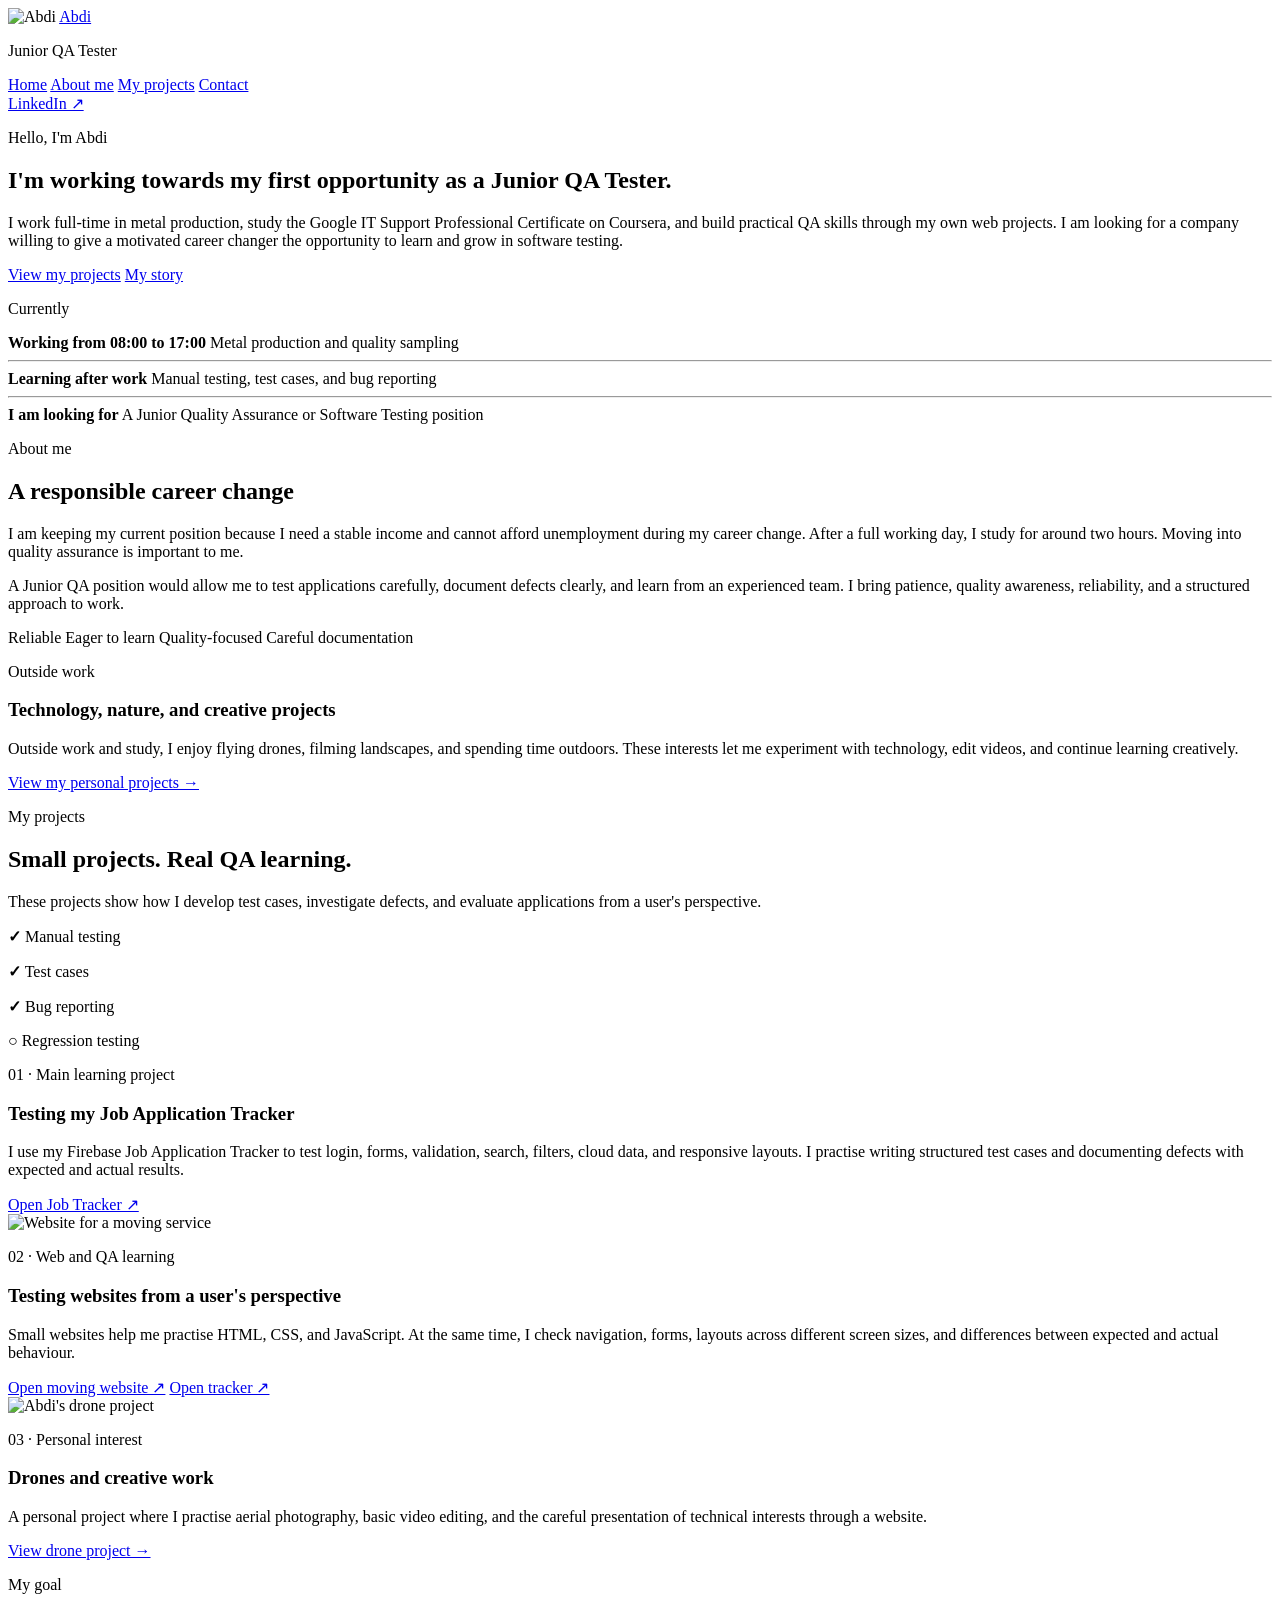
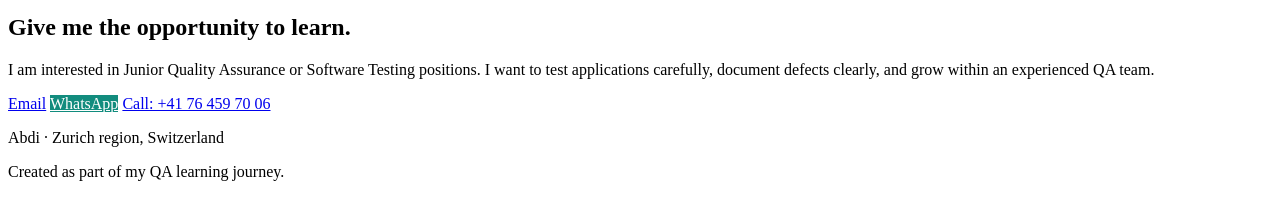
==== index.html @ 677161cc "Add English Junior QA portfolio" ====
<!doctype html>
<html lang="en">
<head>
  <meta charset="utf-8">
  <meta name="viewport" content="width=device-width, initial-scale=1">
  <meta name="description" content="Abdi's Junior Quality Assurance and Software Testing learning portfolio.">
  <title>Abdi | Junior QA Portfolio</title>
  <link rel="stylesheet" href="styles.css">
</head>
<body>
  <aside class="sidebar">
    <img class="profile-photo" src="https://raw.githubusercontent.com/abditechh/iPortfolio-Abdi-s/main/img.png" alt="Abdi">
    <a class="logo" href="#home">Abdi</a>
    <p class="sidebar-role">Junior QA Tester</p>
    <nav aria-label="Main navigation">
      <a href="#home">Home</a>
      <a href="#about">About me</a>
      <a href="#projects">My projects</a>
      <a href="#contact">Contact</a>
    </nav>
    <a class="linkedin" href="https://www.linkedin.com/in/abdi-abdirashid-09aa81294/" target="_blank" rel="noreferrer">LinkedIn ↗</a>
  </aside>

  <main>
    <section class="hero" id="home">
      <div class="hero-content">
        <p class="kicker">Hello, I'm Abdi</p>
        <h1>I'm working towards my first opportunity as a Junior QA Tester.</h1>
        <p class="hero-text">
          I work full-time in metal production, study the Google IT Support Professional
          Certificate on Coursera, and build practical QA skills through my own web projects.
          I am looking for a company willing to give a motivated career changer the opportunity
          to learn and grow in software testing.
        </p>
        <div class="buttons">
          <a class="button primary" href="#projects">View my projects</a>
          <a class="button quiet" href="#about">My story</a>
        </div>
      </div>
      <div class="hero-card">
        <p class="small-label">Currently</p>
        <strong>Working from 08:00 to 17:00</strong>
        <span>Metal production and quality sampling</span>
        <hr>
        <strong>Learning after work</strong>
        <span>Manual testing, test cases, and bug reporting</span>
        <hr>
        <strong>I am looking for</strong>
        <span>A Junior Quality Assurance or Software Testing position</span>
      </div>
    </section>

    <section class="about section" id="about">
      <div class="section-title">
        <p class="kicker">About me</p>
        <h2>A responsible career change</h2>
      </div>
      <div class="about-copy">
        <p>
          I am keeping my current position because I need a stable income and cannot afford
          unemployment during my career change. After a full working day, I study for around
          two hours. Moving into quality assurance is important to me.
        </p>
        <p>
          A Junior QA position would allow me to test applications carefully, document defects
          clearly, and learn from an experienced team. I bring patience, quality awareness,
          reliability, and a structured approach to work.
        </p>
      </div>
      <div class="strengths" aria-label="My strengths">
        <span>Reliable</span>
        <span>Eager to learn</span>
        <span>Quality-focused</span>
        <span>Careful documentation</span>
      </div>
      <div class="personal-note">
        <div>
          <p class="kicker">Outside work</p>
          <h3>Technology, nature, and creative projects</h3>
        </div>
        <div>
          <p>
            Outside work and study, I enjoy flying drones, filming landscapes, and spending
            time outdoors. These interests let me experiment with technology, edit videos,
            and continue learning creatively.
          </p>
          <a class="button quiet" href="https://abditechh.github.io/career-change-portfolio-de/creative-projects.html" target="_blank" rel="noreferrer">View my personal projects →</a>
        </div>
      </div>
    </section>

    <section class="projects section" id="projects">
      <div class="section-title">
        <p class="kicker">My projects</p>
        <h2>Small projects. Real QA learning.</h2>
        <p>These projects show how I develop test cases, investigate defects, and evaluate applications from a user's perspective.</p>
      </div>

      <article class="project-card qa-card">
        <div class="project-visual checklist" aria-hidden="true">
          <div class="check-top"><span></span><span></span><span></span></div>
          <p><b>✓</b> Manual testing</p>
          <p><b>✓</b> Test cases</p>
          <p><b>✓</b> Bug reporting</p>
          <p><b>○</b> Regression testing</p>
        </div>
        <div class="project-copy">
          <p class="project-number">01 · Main learning project</p>
          <h3>Testing my Job Application Tracker</h3>
          <p>
            I use my Firebase Job Application Tracker to test login, forms, validation,
            search, filters, cloud data, and responsive layouts. I practise writing structured
            test cases and documenting defects with expected and actual results.
          </p>
          <a href="https://abditechh.github.io/job-application-tracker/" target="_blank" rel="noreferrer">Open Job Tracker ↗</a>
        </div>
      </article>

      <article class="project-card reverse">
        <img class="project-visual" src="https://raw.githubusercontent.com/abditechh/career-change-portfolio/main/assets/web-project.jpg" alt="Website for a moving service">
        <div class="project-copy">
          <p class="project-number">02 · Web and QA learning</p>
          <h3>Testing websites from a user's perspective</h3>
          <p>
            Small websites help me practise HTML, CSS, and JavaScript. At the same time,
            I check navigation, forms, layouts across different screen sizes, and differences
            between expected and actual behaviour.
          </p>
          <div class="project-links">
            <a href="https://abditechh.github.io/moving-van/" target="_blank" rel="noreferrer">Open moving website ↗</a>
            <a href="https://abditechh.github.io/job-application-tracker/" target="_blank" rel="noreferrer">Open tracker ↗</a>
          </div>
        </div>
      </article>

      <article class="project-card">
        <img class="project-visual" src="https://raw.githubusercontent.com/abditechh/career-change-portfolio/main/assets/drone-project.jpg" alt="Abdi's drone project">
        <div class="project-copy">
          <p class="project-number">03 · Personal interest</p>
          <h3>Drones and creative work</h3>
          <p>
            A personal project where I practise aerial photography, basic video editing,
            and the careful presentation of technical interests through a website.
          </p>
          <a href="https://abditechh.github.io/career-change-portfolio-de/creative-projects.html" target="_blank" rel="noreferrer">View drone project →</a>
        </div>
      </article>
    </section>

    <section class="contact section" id="contact">
      <p class="kicker">My goal</p>
      <h2>Give me the opportunity to learn.</h2>
      <p>
        I am interested in Junior Quality Assurance or Software Testing positions. I want
        to test applications carefully, document defects clearly, and grow within an experienced QA team.
      </p>
      <div class="buttons" style="justify-content:center">
        <a class="button primary" href="mailto:abdi.abdirashid@hotmail.com?subject=Contact%20about%20your%20Junior%20QA%20portfolio&amp;body=Hello%20Abdi%2C%0A%0AI%20viewed%20your%20Junior%20QA%20portfolio%20and%20would%20like%20to%20contact%20you.%0A%0AKind%20regards%2C">Email</a>
        <a class="button" style="border-color:#128c7e;color:#fff;background:#128c7e" href="https://wa.me/41764597006?text=Hello%20Abdi%2C%20I%20viewed%20your%20Junior%20QA%20portfolio%20and%20would%20like%20to%20contact%20you." target="_blank" rel="noreferrer">WhatsApp</a>
        <a class="button quiet" href="tel:+41764597006">Call: +41 76 459 70 06</a>
      </div>
    </section>

    <footer>
      <p>Abdi · Zurich region, Switzerland</p>
      <p>Created as part of my QA learning journey.</p>
    </footer>
  </main>
</body>
</html>
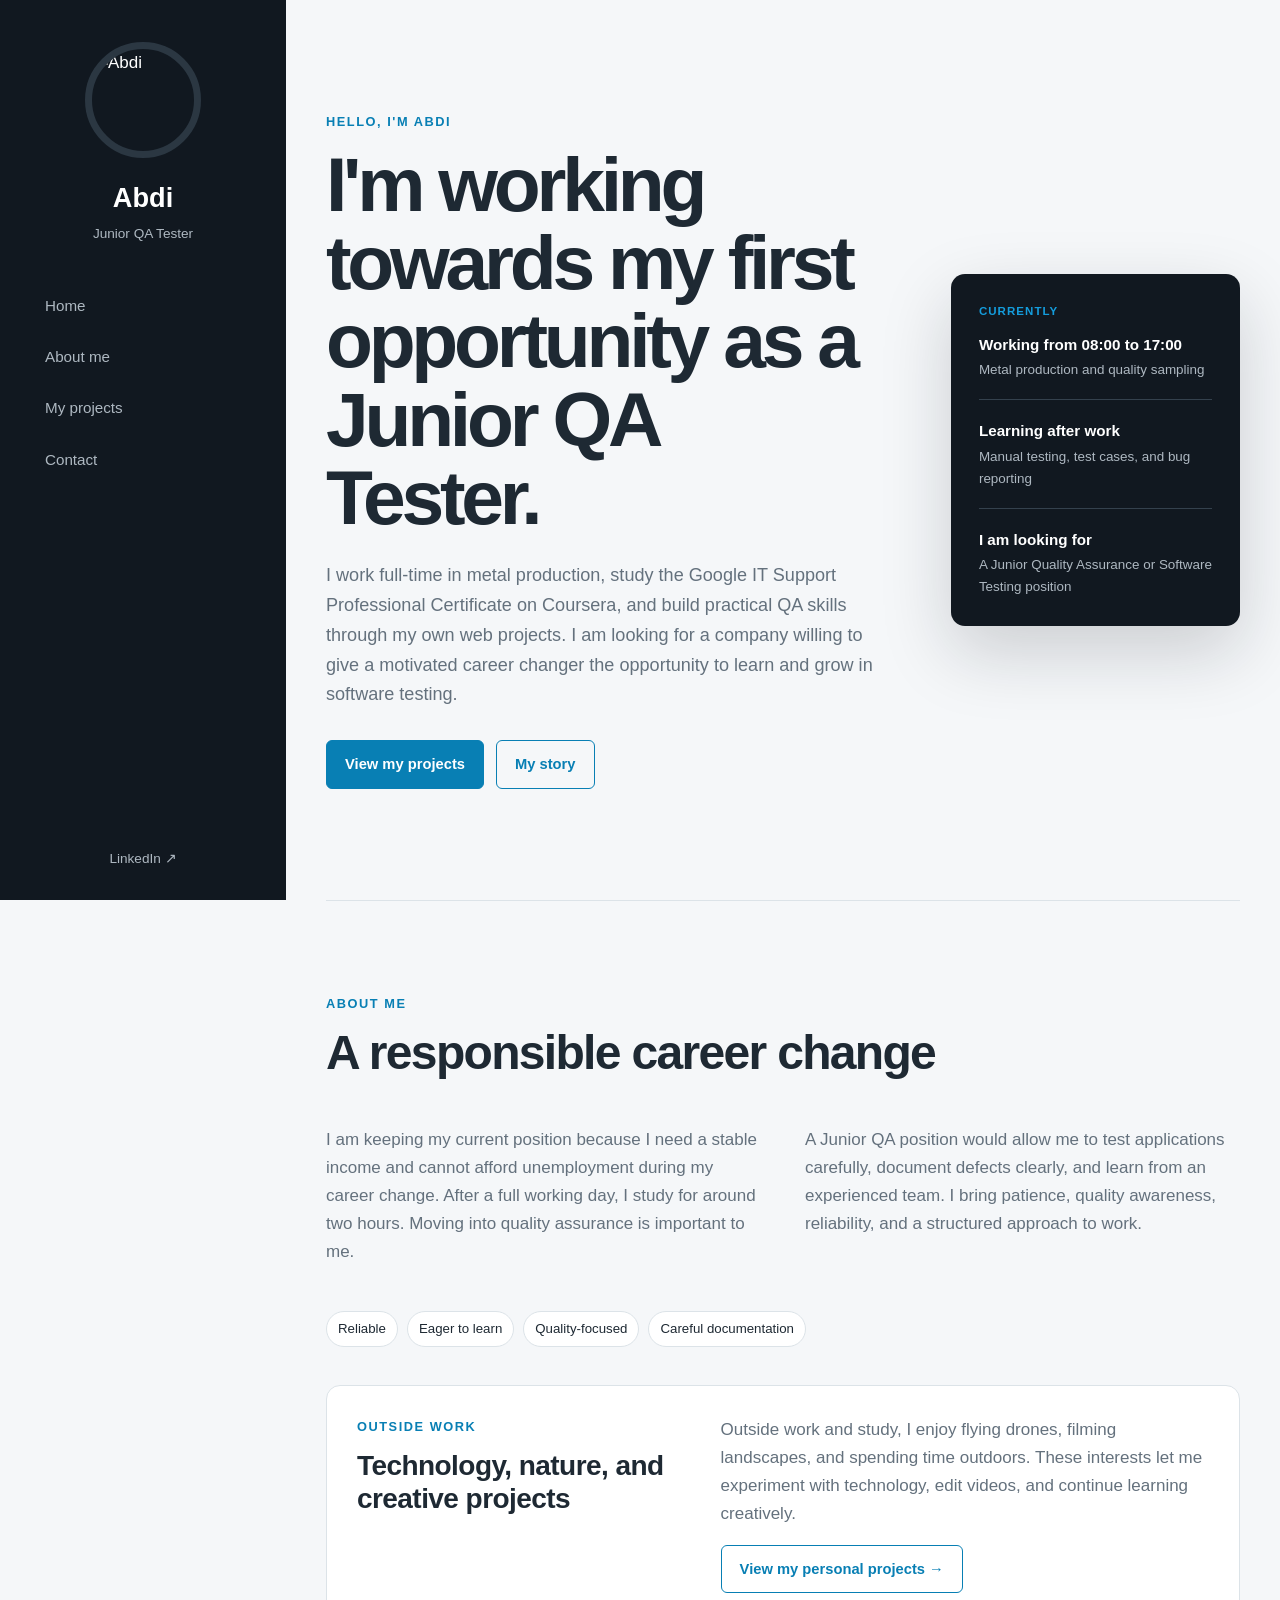
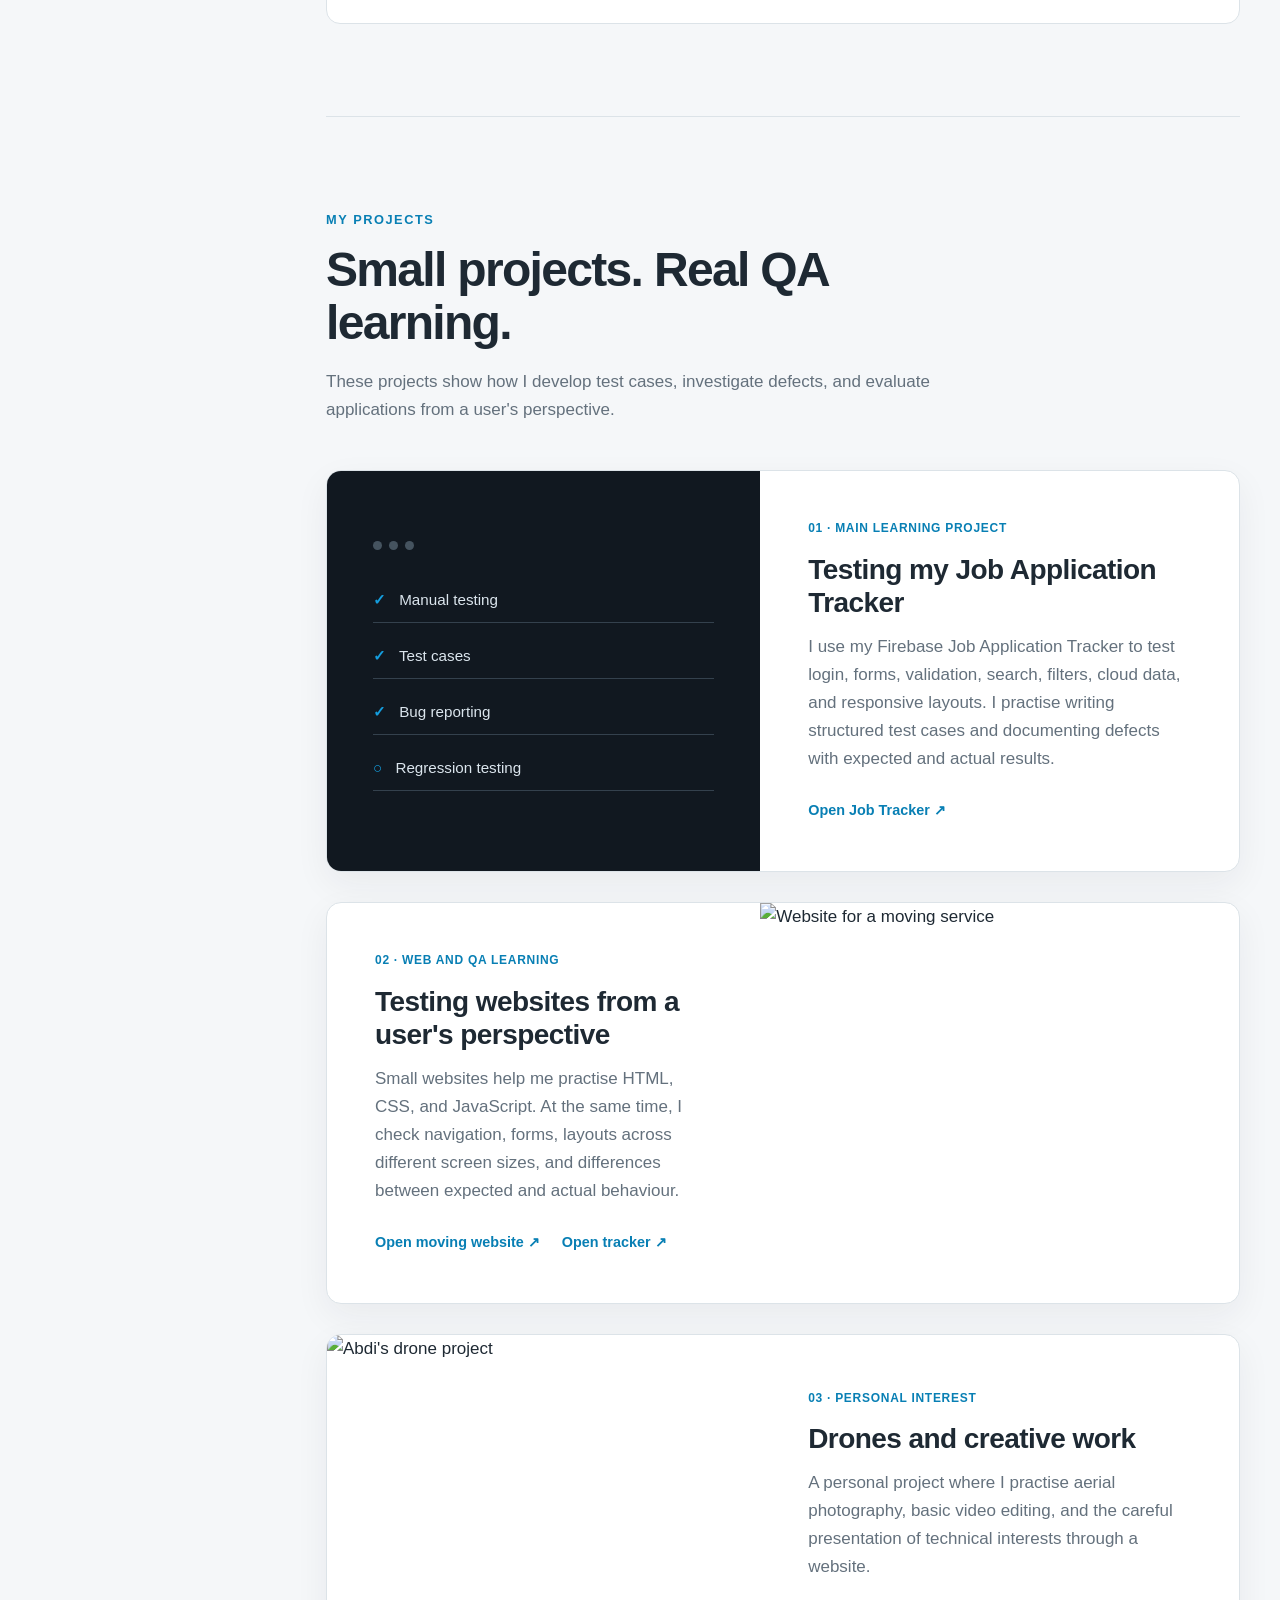
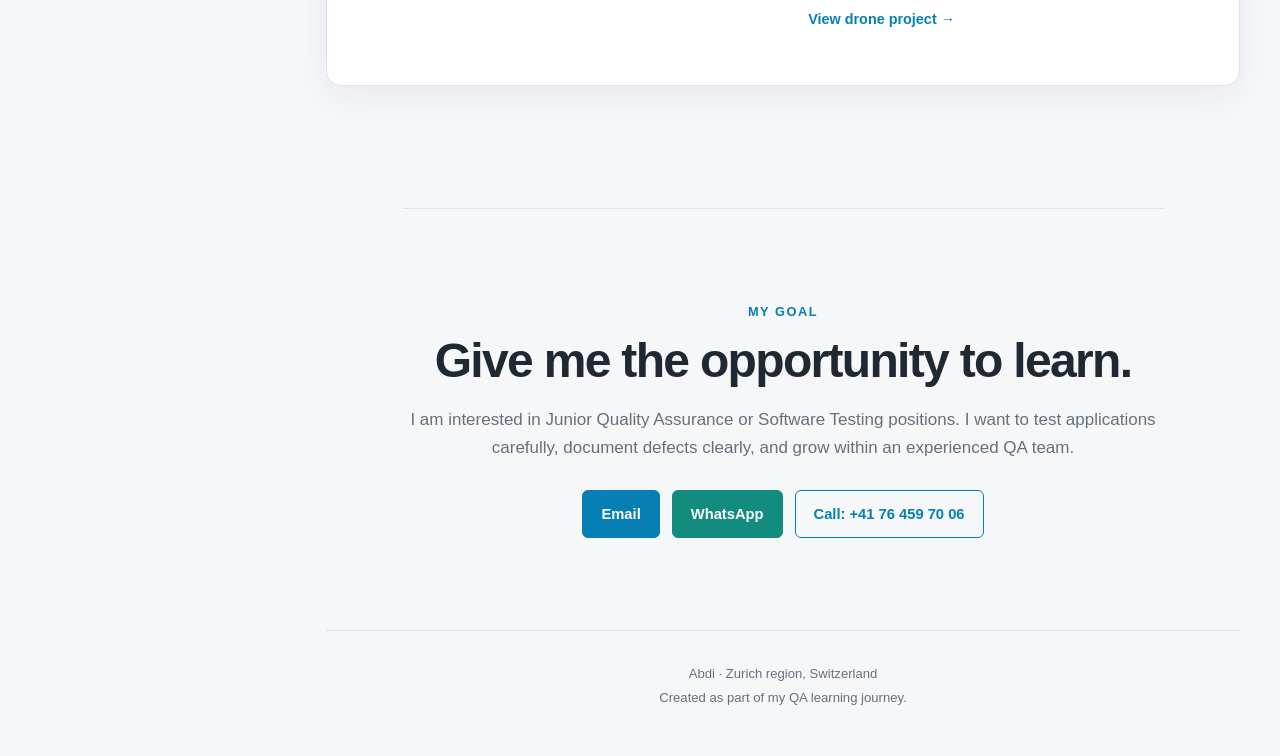
==== commit a3aecf22: "Force browsers to load repaired portfolio styling" ====
--- a/index.html
+++ b/index.html
@@ -5,7 +5,7 @@
   <meta name="viewport" content="width=device-width, initial-scale=1">
   <meta name="description" content="Abdi's Junior Quality Assurance and Software Testing learning portfolio.">
   <title>Abdi | Junior QA Portfolio</title>
-  <link rel="stylesheet" href="styles.css">
+  <link rel="stylesheet" href="styles.css?v=3">
 </head>
 <body>
   <aside class="sidebar">
--- a/styles.css
+++ b/styles.css
@@ -0,0 +1,337 @@
+:root {
+  --dark: #111820;
+  --dark-soft: #1b2631;
+  --paper: #ffffff;
+  --background: #f5f7f9;
+  --ink: #1e2933;
+  --muted: #64717d;
+  --blue: #149ddd;
+  --blue-dark: #087fb4;
+  --line: #dce3e8;
+  --sidebar: 286px;
+}
+
+* { box-sizing: border-box; }
+html { scroll-behavior: smooth; }
+
+body {
+  margin: 0;
+  color: var(--ink);
+  background: var(--background);
+  font-family: Arial, Helvetica, sans-serif;
+  font-size: 17px;
+  line-height: 1.65;
+}
+
+a { color: inherit; }
+
+.sidebar {
+  position: fixed;
+  inset: 0 auto 0 0;
+  z-index: 10;
+  width: var(--sidebar);
+  padding: 42px 32px 30px;
+  display: flex;
+  flex-direction: column;
+  align-items: center;
+  color: #fff;
+  background: var(--dark);
+}
+
+.profile-photo {
+  width: 116px;
+  height: 116px;
+  border: 7px solid #2b3742;
+  border-radius: 50%;
+  object-fit: cover;
+}
+
+.logo {
+  margin-top: 18px;
+  font-size: 1.7rem;
+  font-weight: 800;
+  text-decoration: none;
+}
+
+.sidebar-role {
+  margin: 2px 0 38px;
+  color: #aeb8c1;
+  font-size: 0.85rem;
+}
+
+nav {
+  width: 100%;
+  display: grid;
+  gap: 6px;
+}
+
+nav a {
+  padding: 10px 13px;
+  border-radius: 7px;
+  color: #aeb8c1;
+  font-size: 0.95rem;
+  text-decoration: none;
+}
+
+nav a:hover,
+nav a:focus-visible {
+  color: #fff;
+  background: var(--dark-soft);
+}
+
+.linkedin {
+  margin-top: auto;
+  color: #aeb8c1;
+  font-size: 0.85rem;
+  text-decoration: none;
+}
+
+main { margin-left: var(--sidebar); }
+
+.hero,
+.section,
+footer {
+  width: min(calc(100% - 80px), 1040px);
+  margin: 0 auto;
+}
+
+.hero {
+  min-height: 100vh;
+  padding: 100px 0;
+  display: grid;
+  grid-template-columns: minmax(0, 1.45fr) minmax(260px, 0.75fr);
+  gap: 66px;
+  align-items: center;
+}
+
+.kicker {
+  margin: 0 0 12px;
+  color: var(--blue-dark);
+  font-size: 0.8rem;
+  font-weight: 800;
+  letter-spacing: 0.12em;
+  text-transform: uppercase;
+}
+
+h1, h2, h3, p { margin-top: 0; }
+
+h1 {
+  max-width: 720px;
+  margin-bottom: 25px;
+  font-size: clamp(2.8rem, 6vw, 5.4rem);
+  line-height: 1.02;
+  letter-spacing: -0.055em;
+}
+
+h2 {
+  margin-bottom: 18px;
+  font-size: clamp(2rem, 4vw, 3rem);
+  line-height: 1.12;
+  letter-spacing: -0.035em;
+}
+
+h3 {
+  margin-bottom: 14px;
+  font-size: 1.75rem;
+  line-height: 1.18;
+  letter-spacing: -0.02em;
+}
+
+.hero-text {
+  max-width: 660px;
+  margin-bottom: 30px;
+  color: var(--muted);
+  font-size: 1.13rem;
+}
+
+.buttons { display: flex; flex-wrap: wrap; gap: 12px; }
+
+.button {
+  display: inline-block;
+  padding: 11px 18px;
+  border: 1px solid var(--blue-dark);
+  border-radius: 6px;
+  font-size: 0.92rem;
+  font-weight: 700;
+  text-decoration: none;
+}
+
+.button.primary { color: #fff; background: var(--blue-dark); }
+.button.quiet { color: var(--blue-dark); background: transparent; }
+
+.hero-card {
+  padding: 28px;
+  border-radius: 14px;
+  color: #fff;
+  background: var(--dark);
+  box-shadow: 0 26px 70px rgba(17, 24, 32, 0.18);
+}
+
+.hero-card .small-label {
+  color: var(--blue);
+  font-size: 0.72rem;
+  font-weight: 800;
+  letter-spacing: 0.09em;
+  text-transform: uppercase;
+}
+
+.hero-card strong,
+.hero-card span { display: block; }
+.hero-card strong { margin-bottom: 2px; font-size: 0.95rem; }
+.hero-card span { color: #aeb8c1; font-size: 0.84rem; }
+.hero-card hr { margin: 18px 0; border: 0; border-top: 1px solid #34414d; }
+
+.section {
+  padding: 92px 0;
+  border-top: 1px solid var(--line);
+}
+
+.section-title { max-width: 680px; margin-bottom: 46px; }
+.section-title > p:last-child { color: var(--muted); }
+
+.about-copy {
+  display: grid;
+  grid-template-columns: repeat(2, minmax(0, 1fr));
+  gap: 44px;
+  color: var(--muted);
+}
+
+.strengths { margin-top: 28px; display: flex; flex-wrap: wrap; gap: 9px; }
+.strengths span {
+  padding: 6px 11px;
+  border: 1px solid var(--line);
+  border-radius: 999px;
+  background: #fff;
+  font-size: 0.83rem;
+}
+
+.personal-note {
+  margin-top: 38px;
+  padding: 30px;
+  display: grid;
+  grid-template-columns: minmax(210px, 0.8fr) minmax(0, 1.2fr);
+  gap: 38px;
+  border: 1px solid var(--line);
+  border-radius: 14px;
+  background: #fff;
+}
+.personal-note h3 { margin-bottom: 0; }
+.personal-note > div:last-child > p { color: var(--muted); }
+
+.project-card {
+  margin-bottom: 30px;
+  display: grid;
+  grid-template-columns: minmax(280px, 0.95fr) minmax(0, 1.05fr);
+  min-height: 350px;
+  overflow: hidden;
+  border: 1px solid var(--line);
+  border-radius: 15px;
+  background: #fff;
+  box-shadow: 0 12px 35px rgba(30, 41, 51, 0.06);
+}
+
+.project-card.reverse .project-visual { order: 2; }
+.project-card.reverse .project-copy { order: 1; }
+
+.project-visual {
+  width: 100%;
+  height: 100%;
+  min-height: 350px;
+  object-fit: cover;
+}
+
+.project-copy {
+  padding: 48px;
+  display: flex;
+  flex-direction: column;
+  justify-content: center;
+}
+
+.project-number {
+  margin-bottom: 14px;
+  color: var(--blue-dark);
+  font-size: 0.75rem;
+  font-weight: 800;
+  letter-spacing: 0.06em;
+  text-transform: uppercase;
+}
+
+.project-copy > p:not(.project-number) { color: var(--muted); }
+.project-links { display: flex; flex-wrap: wrap; gap: 8px 22px; }
+.project-copy a {
+  margin-top: 9px;
+  color: var(--blue-dark);
+  font-size: 0.9rem;
+  font-weight: 700;
+  text-decoration: none;
+}
+
+.checklist {
+  padding: 46px;
+  display: flex;
+  flex-direction: column;
+  justify-content: center;
+  color: #dbe5ed;
+  background: var(--dark);
+}
+
+.check-top { margin-bottom: 27px; display: flex; gap: 7px; }
+.check-top span { width: 9px; height: 9px; border-radius: 50%; background: #45535f; }
+.checklist p {
+  margin-bottom: 10px;
+  padding: 10px 0;
+  border-bottom: 1px solid #34414d;
+  font-size: 0.95rem;
+}
+.checklist b { margin-right: 9px; color: var(--blue); }
+
+.contact { max-width: 760px; text-align: center; }
+.contact > p:not(.kicker) { margin-bottom: 28px; color: var(--muted); }
+
+footer {
+  padding: 32px 0 46px;
+  border-top: 1px solid var(--line);
+  color: var(--muted);
+  font-size: 0.82rem;
+  text-align: center;
+}
+footer p { margin-bottom: 2px; }
+
+@media (max-width: 900px) {
+  .sidebar {
+    position: static;
+    width: 100%;
+    padding: 22px;
+    flex-direction: row;
+    justify-content: space-between;
+    gap: 16px;
+  }
+  .profile-photo { width: 52px; height: 52px; border-width: 3px; }
+  .logo { margin: 0 auto 0 0; font-size: 1.3rem; }
+  .sidebar-role, .linkedin { display: none; }
+  nav { width: auto; display: flex; }
+  nav a { padding: 7px; font-size: 0.8rem; }
+  main { margin-left: 0; }
+}
+
+@media (max-width: 680px) {
+  .personal-note { grid-template-columns: 1fr; gap: 18px; padding: 24px; }
+}
+
+@media (max-width: 700px) {
+  body { font-size: 16px; }
+  .hero, .section, footer { width: min(calc(100% - 36px), 1040px); }
+  .hero { min-height: auto; padding: 70px 0; grid-template-columns: 1fr; gap: 35px; }
+  .section { padding: 68px 0; }
+  .about-copy, .project-card { grid-template-columns: 1fr; gap: 0; }
+  .about-copy { gap: 8px; }
+  .project-card.reverse .project-visual, .project-card.reverse .project-copy { order: initial; }
+  .project-visual { min-height: 230px; max-height: 280px; }
+  .project-copy { padding: 30px; }
+  .checklist { min-height: 270px; padding: 30px; }
+  .sidebar nav a:nth-child(2), .sidebar nav a:nth-child(4) { display: none; }
+}
+
+@media (prefers-reduced-motion: reduce) {
+  html { scroll-behavior: auto; }
+}
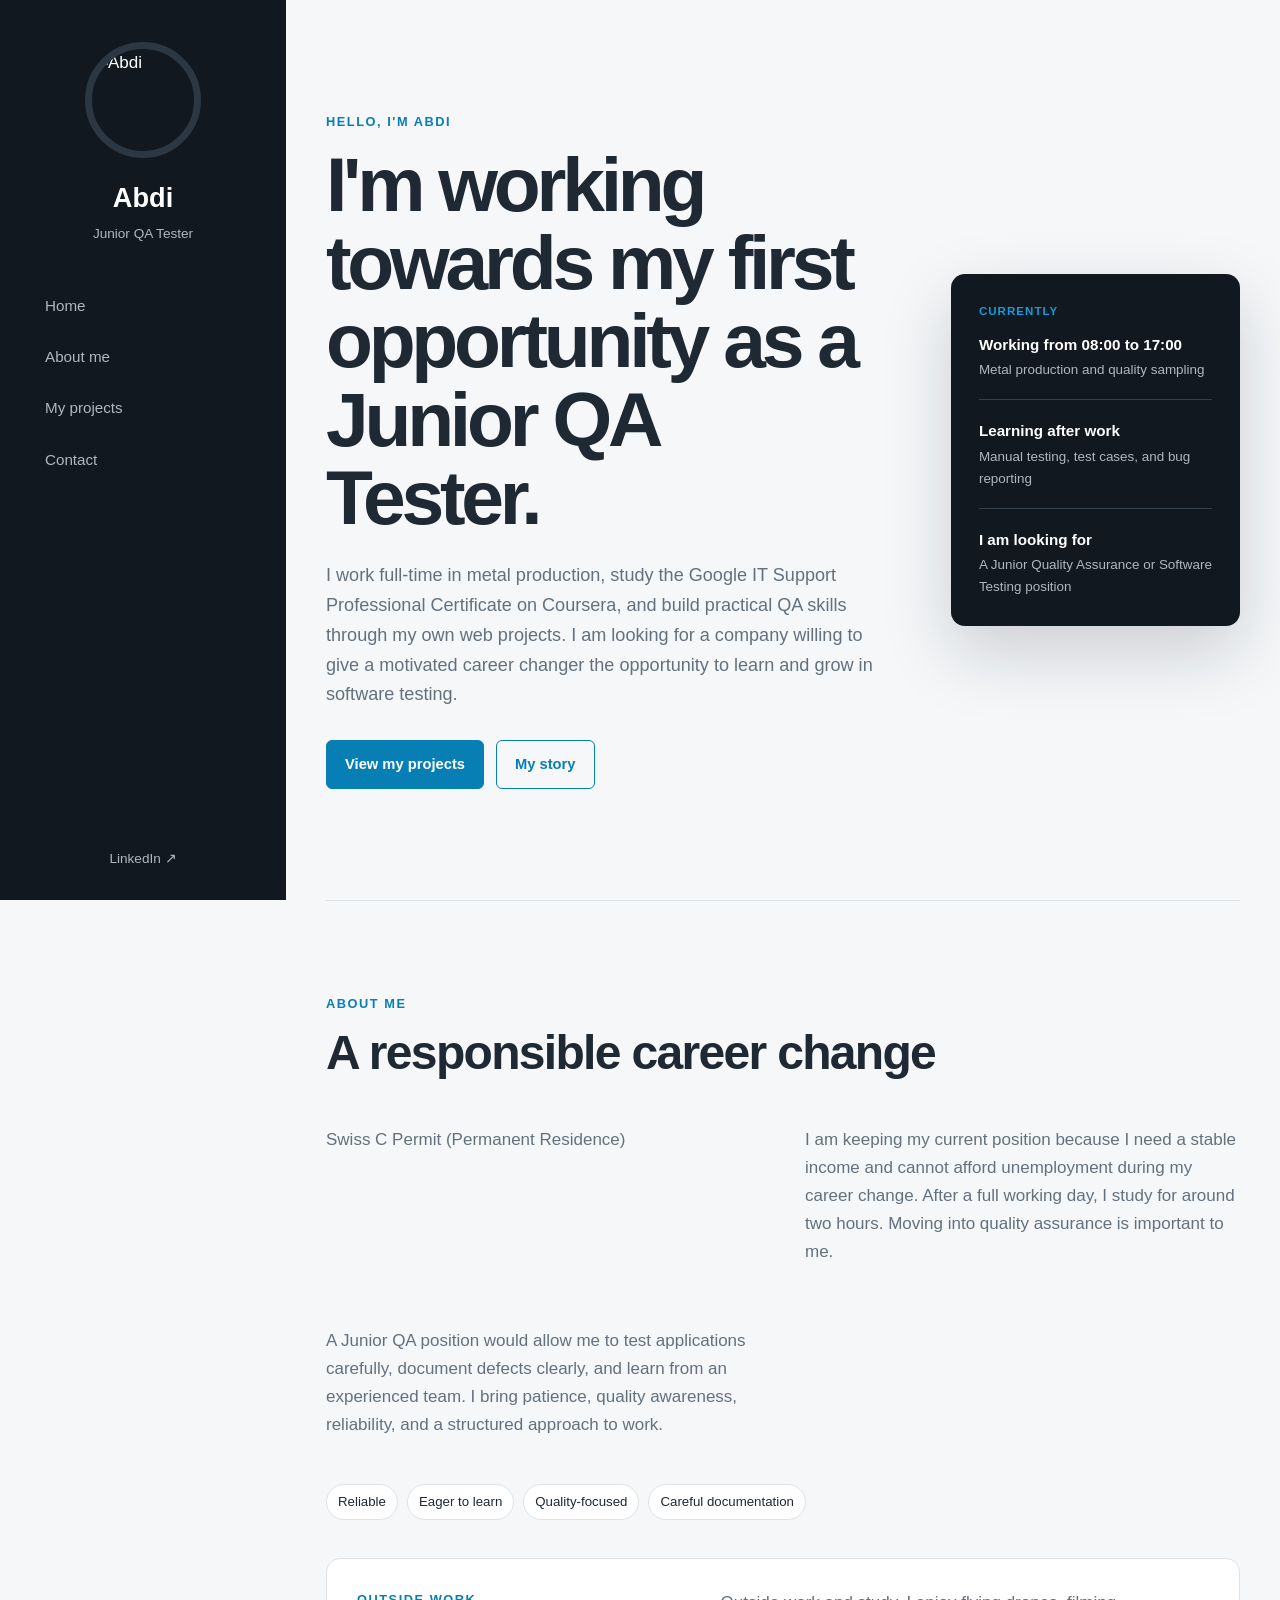
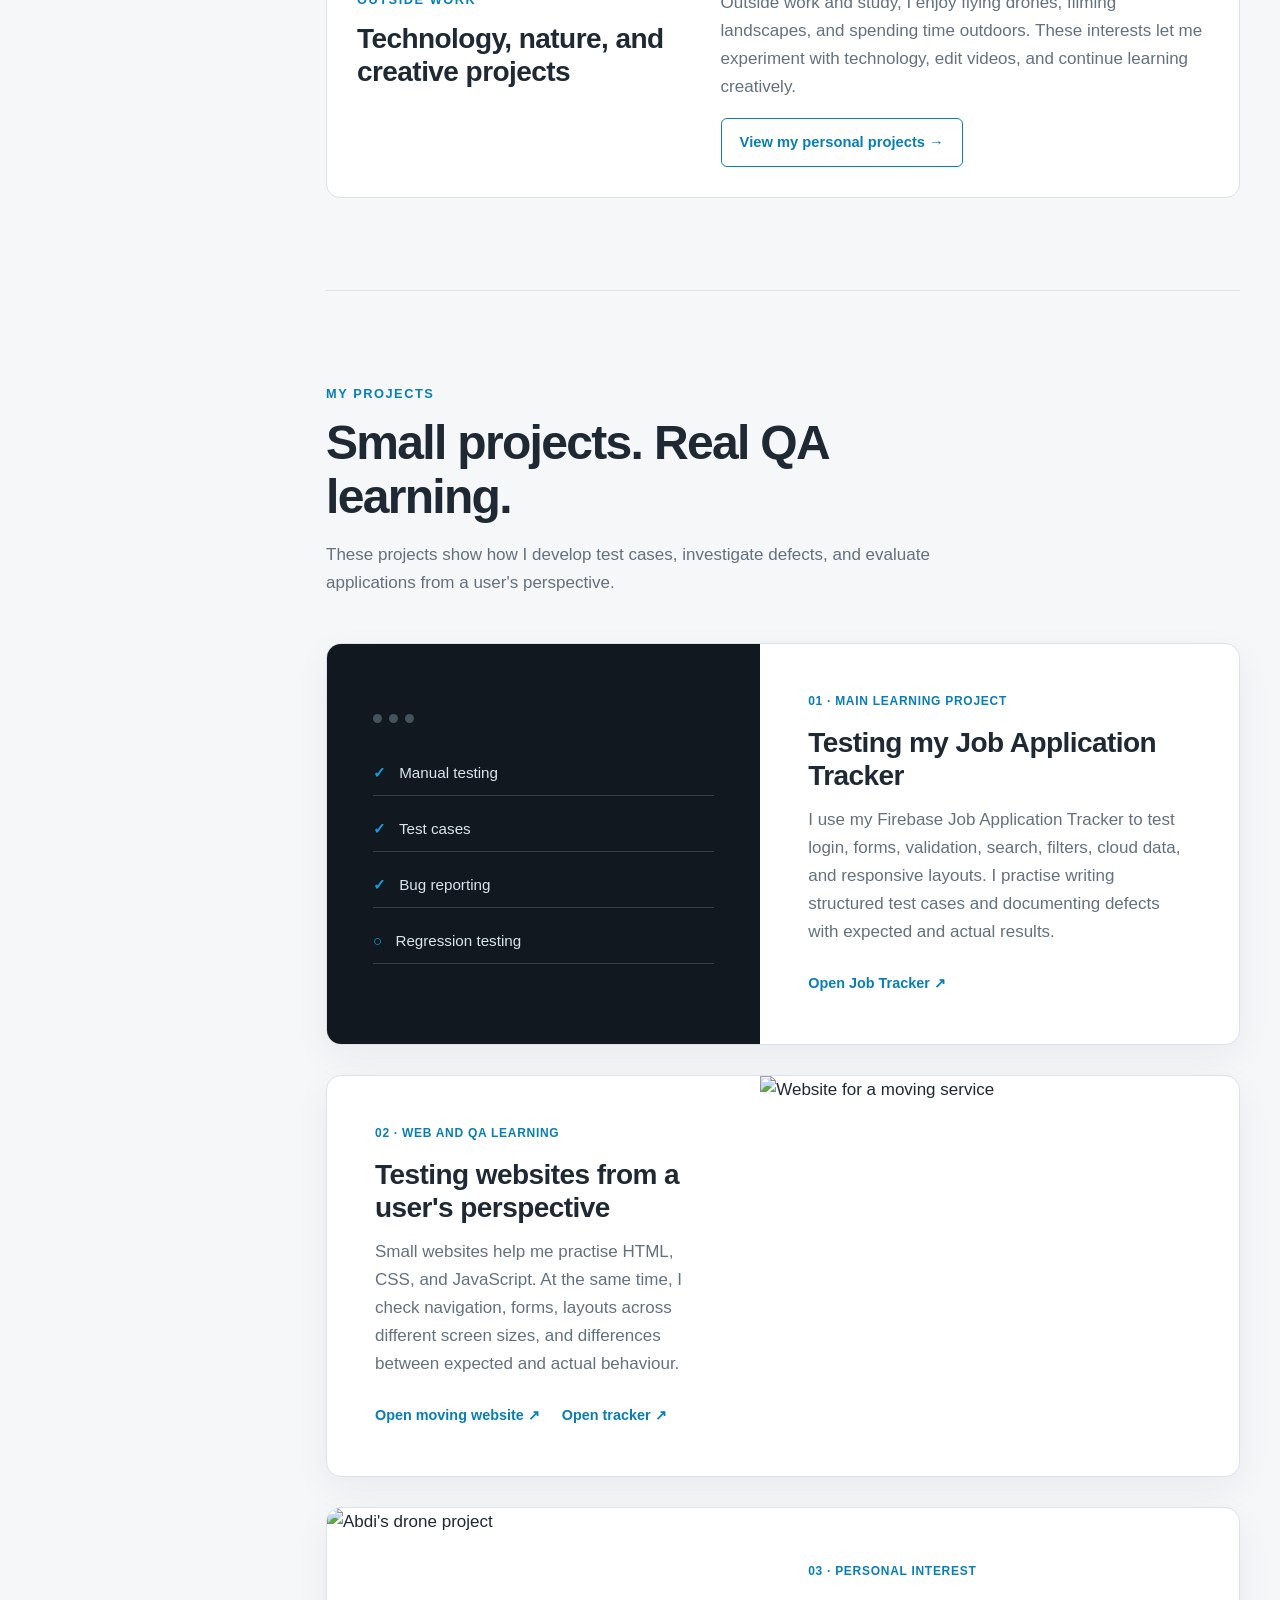
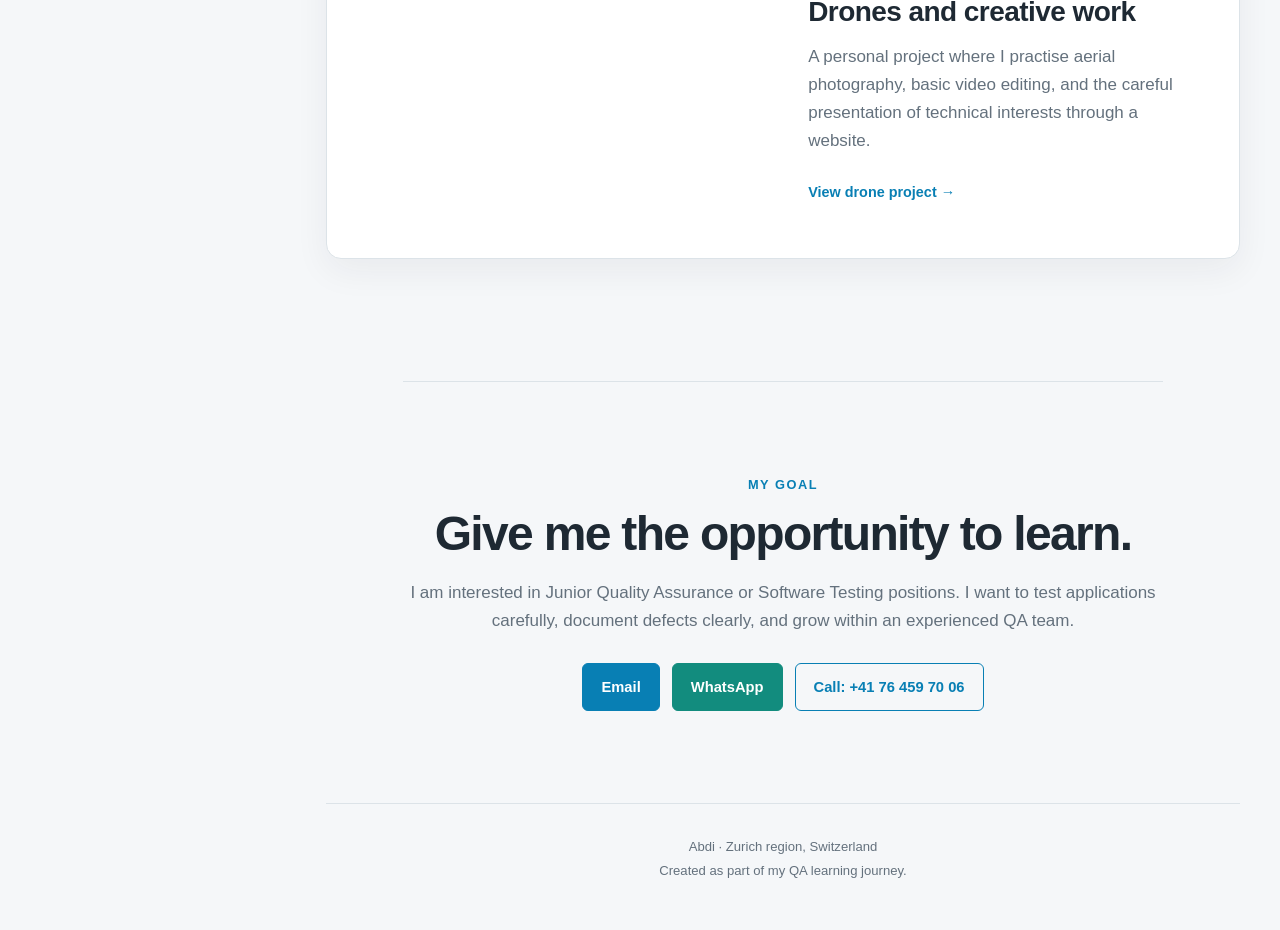
==== commit cd9ce028: "Clarify Swiss C permit residence status in dossiers and CVs" ====
--- a/index.html
+++ b/index.html
@@ -56,6 +56,7 @@
         <h2>A responsible career change</h2>
       </div>
       <div class="about-copy">
+        <p>Swiss C Permit (Permanent Residence)</p>
         <p>
           I am keeping my current position because I need a stable income and cannot afford
           unemployment during my career change. After a full working day, I study for around
@@ -84,7 +85,7 @@
             time outdoors. These interests let me experiment with technology, edit videos,
             and continue learning creatively.
           </p>
-          <a class="button quiet" href="https://abditechh.github.io/career-change-portfolio-de/creative-projects.html" target="_blank" rel="noreferrer">View my personal projects →</a>
+          <a class="button quiet" href="creative-projects.html" target="_blank" rel="noreferrer">View my personal projects →</a>
         </div>
       </div>
     </section>
@@ -142,7 +143,7 @@
             A personal project where I practise aerial photography, basic video editing,
             and the careful presentation of technical interests through a website.
           </p>
-          <a href="https://abditechh.github.io/career-change-portfolio-de/creative-projects.html" target="_blank" rel="noreferrer">View drone project →</a>
+          <a href="creative-projects.html" target="_blank" rel="noreferrer">View drone project →</a>
         </div>
       </article>
     </section>
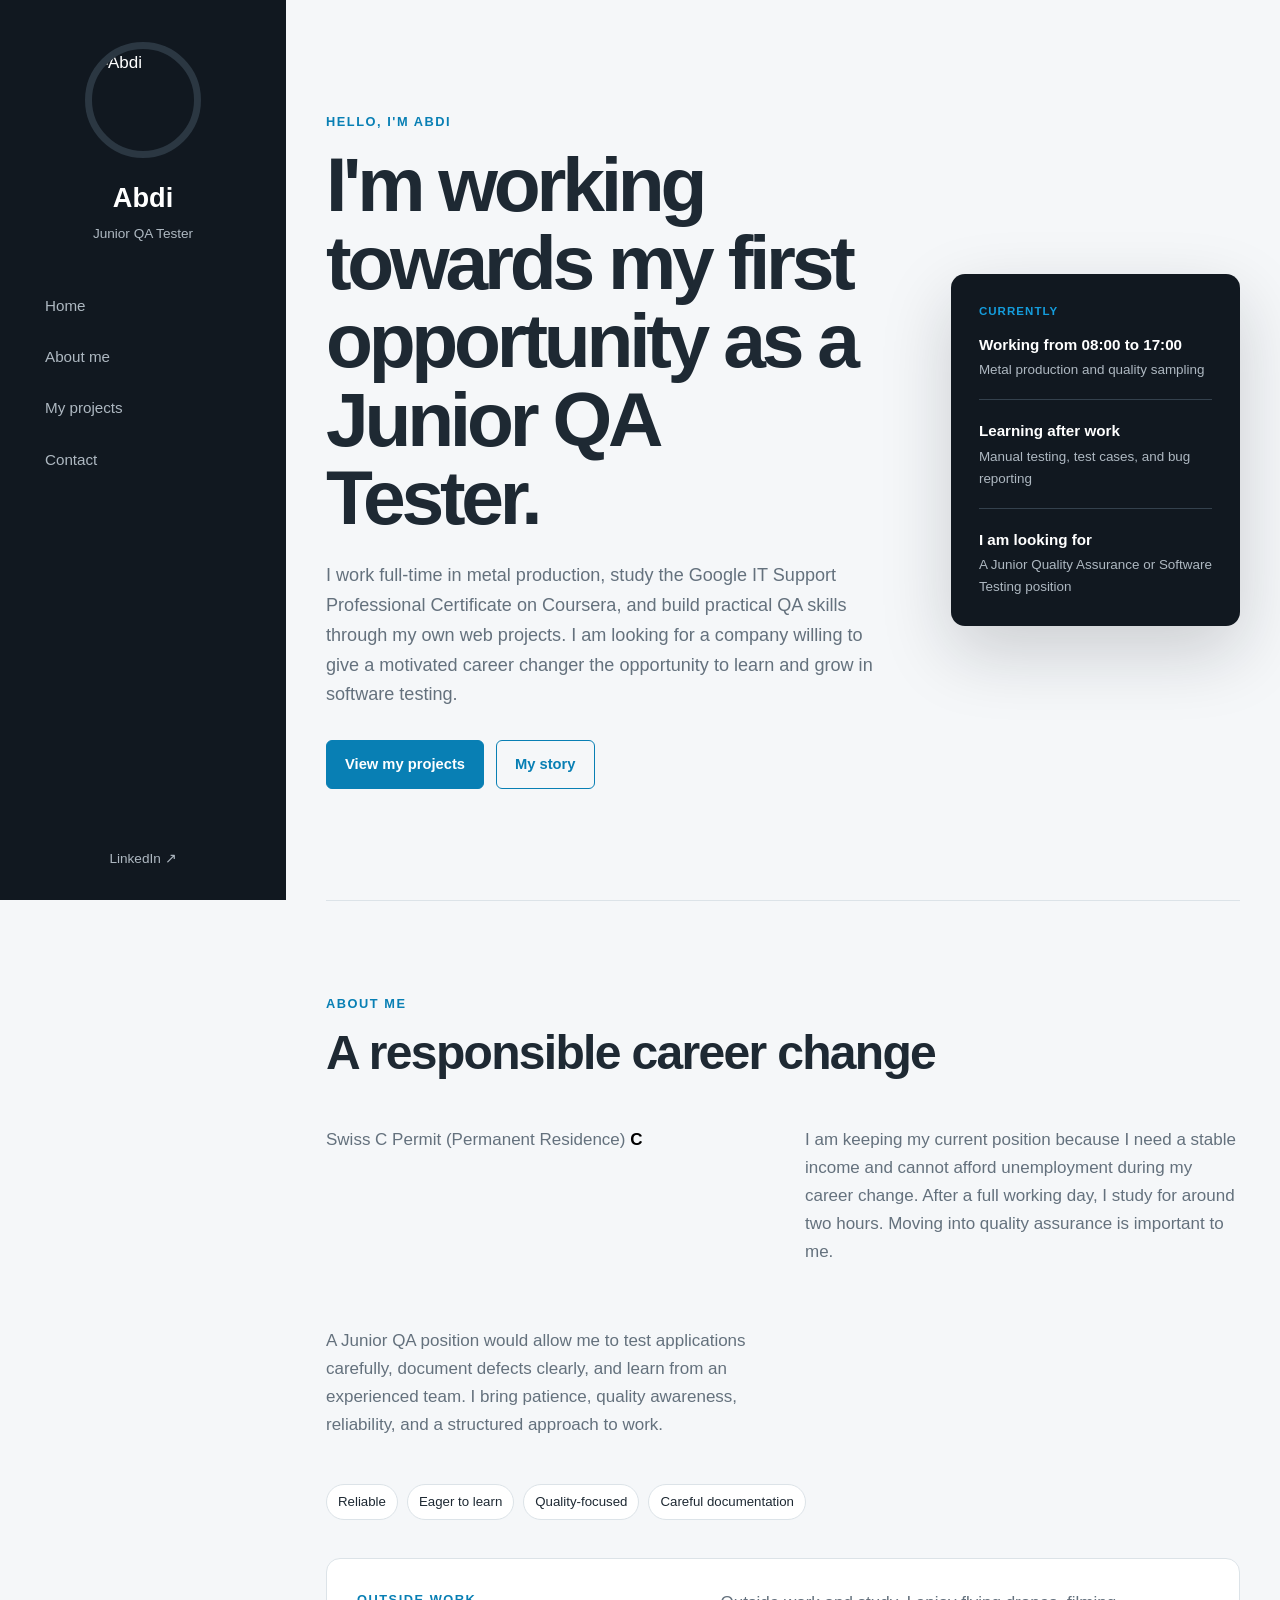
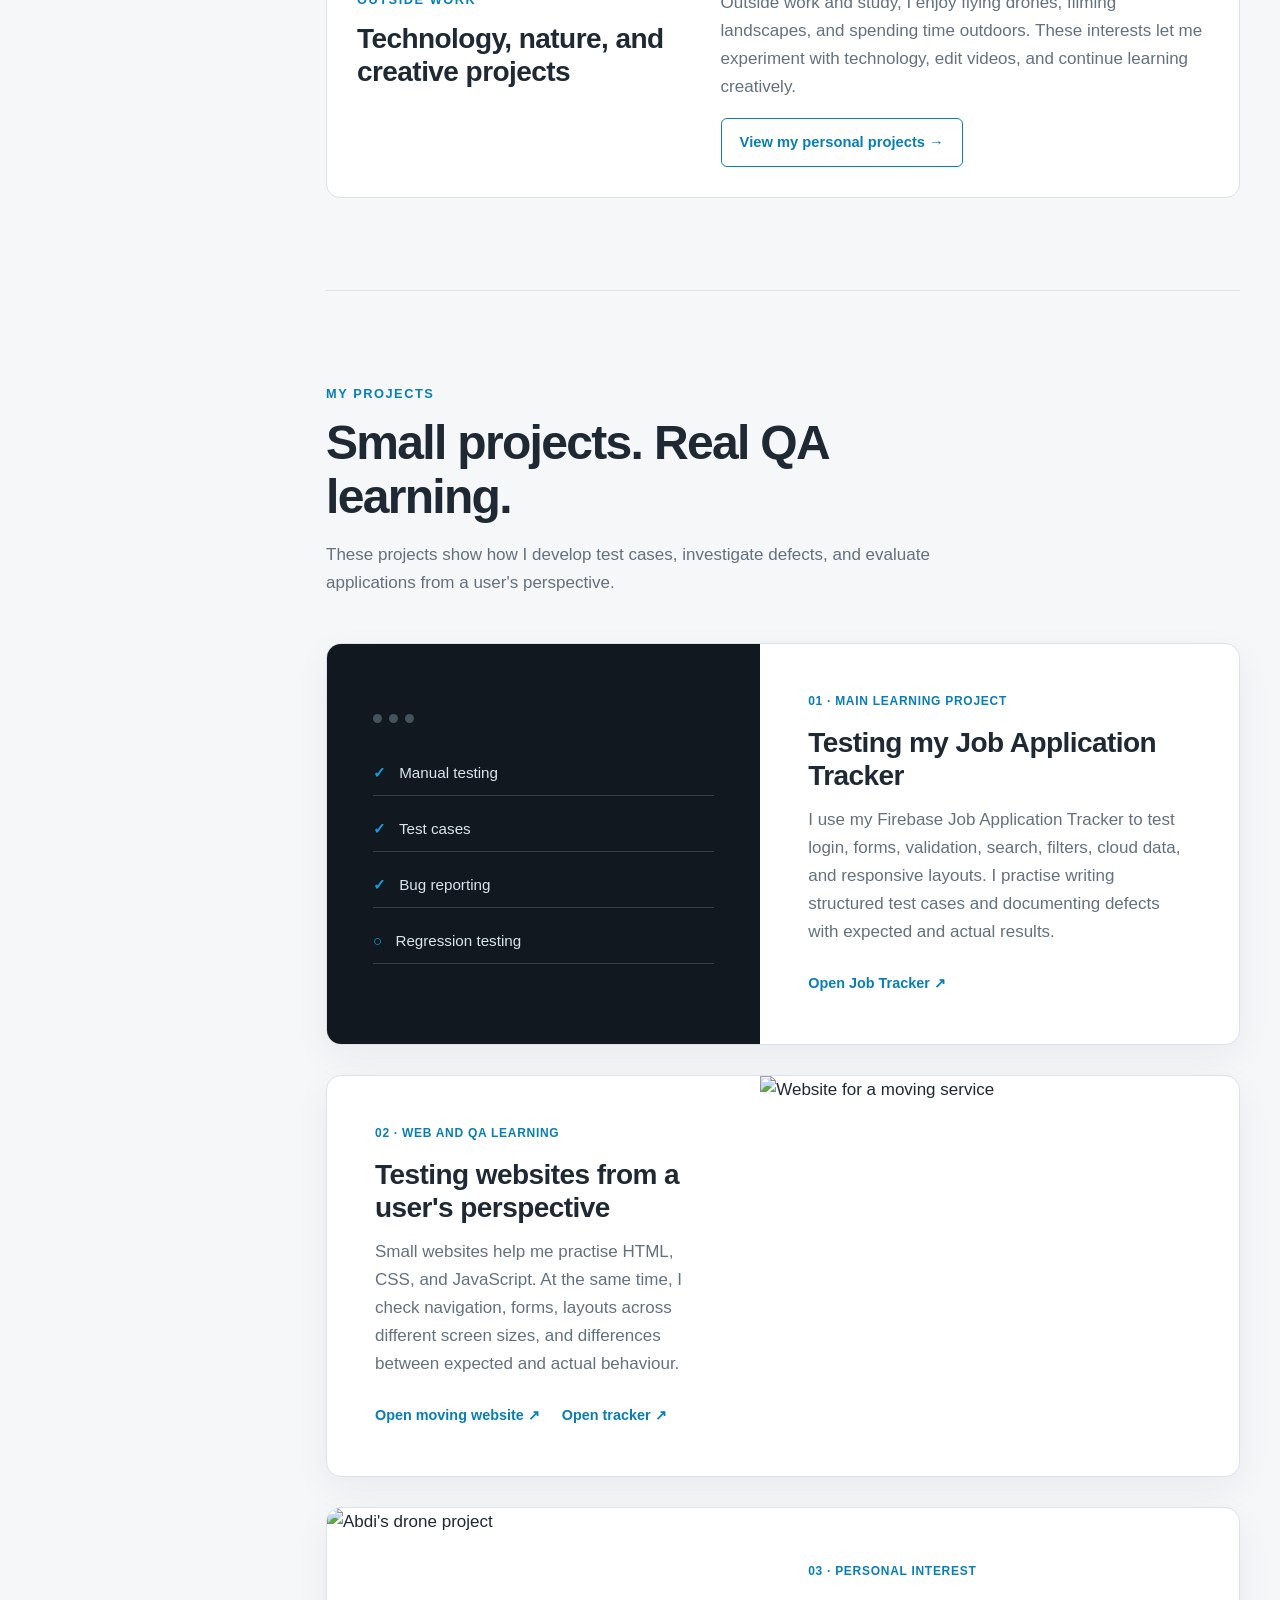
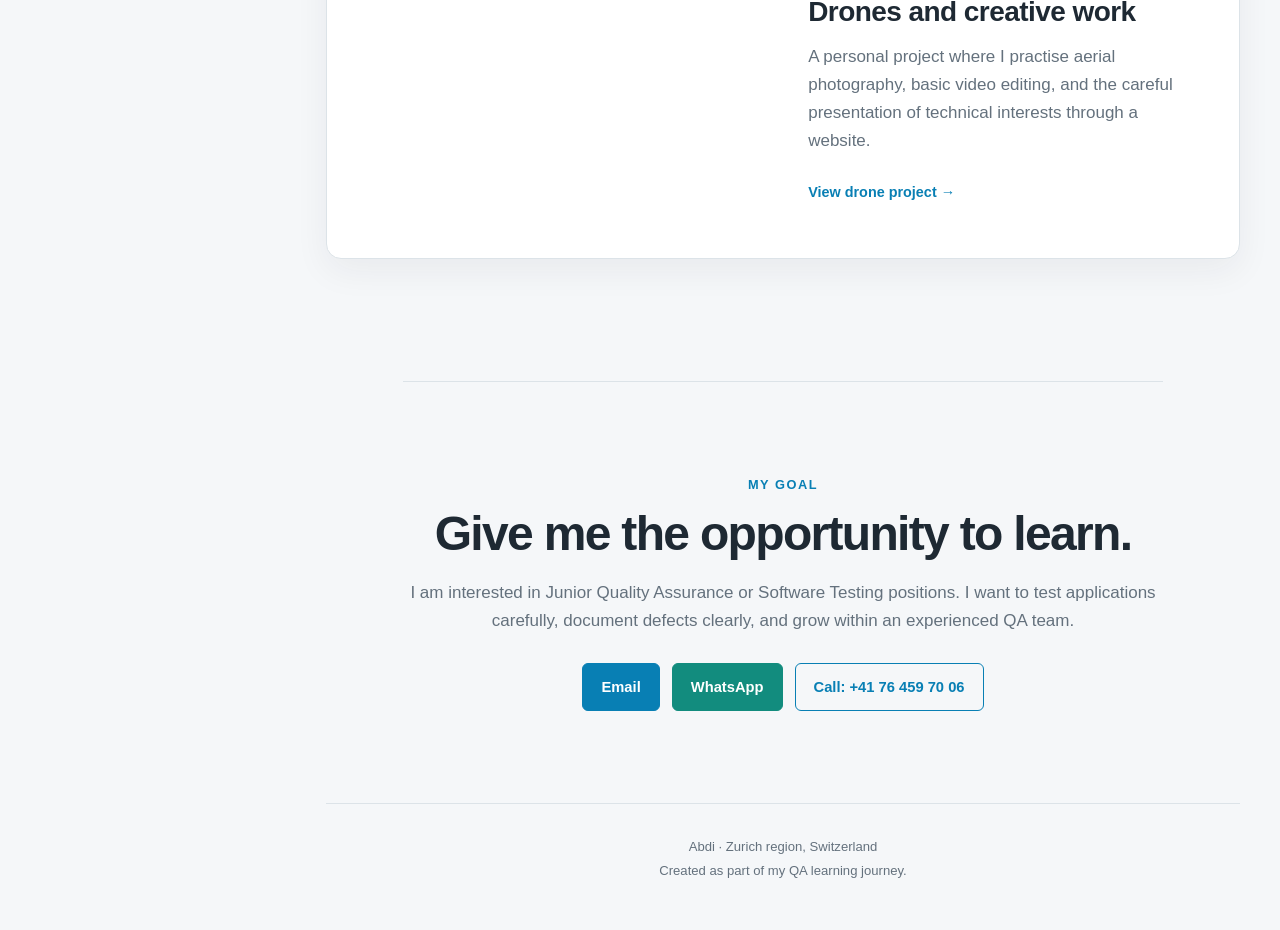
==== commit c423d2d7: "Refactor index.html for improved structure and readability" ====
--- a/index.html
+++ b/index.html
@@ -1,171 +1,243 @@
 <!doctype html>
 <html lang="en">
-<head>
-  <meta charset="utf-8">
-  <meta name="viewport" content="width=device-width, initial-scale=1">
-  <meta name="description" content="Abdi's Junior Quality Assurance and Software Testing learning portfolio.">
-  <title>Abdi | Junior QA Portfolio</title>
-  <link rel="stylesheet" href="styles.css?v=3">
-</head>
-<body>
-  <aside class="sidebar">
-    <img class="profile-photo" src="https://raw.githubusercontent.com/abditechh/iPortfolio-Abdi-s/main/img.png" alt="Abdi">
-    <a class="logo" href="#home">Abdi</a>
-    <p class="sidebar-role">Junior QA Tester</p>
-    <nav aria-label="Main navigation">
-      <a href="#home">Home</a>
-      <a href="#about">About me</a>
-      <a href="#projects">My projects</a>
-      <a href="#contact">Contact</a>
-    </nav>
-    <a class="linkedin" href="https://www.linkedin.com/in/abdi-abdirashid-09aa81294/" target="_blank" rel="noreferrer">LinkedIn ↗</a>
-  </aside>
-
-  <main>
-    <section class="hero" id="home">
-      <div class="hero-content">
-        <p class="kicker">Hello, I'm Abdi</p>
-        <h1>I'm working towards my first opportunity as a Junior QA Tester.</h1>
-        <p class="hero-text">
-          I work full-time in metal production, study the Google IT Support Professional
-          Certificate on Coursera, and build practical QA skills through my own web projects.
-          I am looking for a company willing to give a motivated career changer the opportunity
-          to learn and grow in software testing.
+  <head>
+    <meta charset="utf-8" />
+    <meta name="viewport" content="width=device-width, initial-scale=1" />
+    <meta
+      name="description"
+      content="Abdi's Junior Quality Assurance and Software Testing learning portfolio."
+    />
+    <title>Abdi | Junior QA Portfolio</title>
+    <link rel="stylesheet" href="styles.css?v=3" />
+  </head>
+  <body>
+    <aside class="sidebar">
+      <img
+        class="profile-photo"
+        src="https://raw.githubusercontent.com/abditechh/iPortfolio-Abdi-s/main/img.png"
+        alt="Abdi"
+      />
+      <a class="logo" href="#home">Abdi</a>
+      <p class="sidebar-role">Junior QA Tester</p>
+      <nav aria-label="Main navigation">
+        <a href="#home">Home</a>
+        <a href="#about">About me</a>
+        <a href="#projects">My projects</a>
+        <a href="#contact">Contact</a>
+      </nav>
+      <a
+        class="linkedin"
+        href="https://www.linkedin.com/in/abdi-abdirashid-09aa81294/"
+        target="_blank"
+        rel="noreferrer"
+        >LinkedIn ↗</a
+      >
+    </aside>
+
+    <main>
+      <section class="hero" id="home">
+        <div class="hero-content">
+          <p class="kicker">Hello, I'm Abdi</p>
+          <h1>
+            I'm working towards my first opportunity as a Junior QA Tester.
+          </h1>
+          <p class="hero-text">
+            I work full-time in metal production, study the Google IT Support
+            Professional Certificate on Coursera, and build practical QA skills
+            through my own web projects. I am looking for a company willing to
+            give a motivated career changer the opportunity to learn and grow in
+            software testing.
+          </p>
+          <div class="buttons">
+            <a class="button primary" href="#projects">View my projects</a>
+            <a class="button quiet" href="#about">My story</a>
+          </div>
+        </div>
+        <div class="hero-card">
+          <p class="small-label">Currently</p>
+          <strong>Working from 08:00 to 17:00</strong>
+          <span>Metal production and quality sampling</span>
+          <hr />
+          <strong>Learning after work</strong>
+          <span>Manual testing, test cases, and bug reporting</span>
+          <hr />
+          <strong>I am looking for</strong>
+          <span>A Junior Quality Assurance or Software Testing position</span>
+        </div>
+      </section>
+
+      <section class="about section" id="about">
+        <div class="section-title">
+          <p class="kicker">About me</p>
+          <h2>A responsible career change</h2>
+        </div>
+        <div class="about-copy">
+          <p>
+            Swiss C Permit (Permanent Residence)
+            <strong style="color: black">C</strong>
+          </p>
+          <p>
+            I am keeping my current position because I need a stable income and
+            cannot afford unemployment during my career change. After a full
+            working day, I study for around two hours. Moving into quality
+            assurance is important to me.
+          </p>
+          <p>
+            A Junior QA position would allow me to test applications carefully,
+            document defects clearly, and learn from an experienced team. I
+            bring patience, quality awareness, reliability, and a structured
+            approach to work.
+          </p>
+        </div>
+        <div class="strengths" aria-label="My strengths">
+          <span>Reliable</span>
+          <span>Eager to learn</span>
+          <span>Quality-focused</span>
+          <span>Careful documentation</span>
+        </div>
+        <div class="personal-note">
+          <div>
+            <p class="kicker">Outside work</p>
+            <h3>Technology, nature, and creative projects</h3>
+          </div>
+          <div>
+            <p>
+              Outside work and study, I enjoy flying drones, filming landscapes,
+              and spending time outdoors. These interests let me experiment with
+              technology, edit videos, and continue learning creatively.
+            </p>
+            <a
+              class="button quiet"
+              href="creative-projects.html"
+              target="_blank"
+              rel="noreferrer"
+              >View my personal projects →</a
+            >
+          </div>
+        </div>
+      </section>
+
+      <section class="projects section" id="projects">
+        <div class="section-title">
+          <p class="kicker">My projects</p>
+          <h2>Small projects. Real QA learning.</h2>
+          <p>
+            These projects show how I develop test cases, investigate defects,
+            and evaluate applications from a user's perspective.
+          </p>
+        </div>
+
+        <article class="project-card qa-card">
+          <div class="project-visual checklist" aria-hidden="true">
+            <div class="check-top"><span></span><span></span><span></span></div>
+            <p><b>✓</b> Manual testing</p>
+            <p><b>✓</b> Test cases</p>
+            <p><b>✓</b> Bug reporting</p>
+            <p><b>○</b> Regression testing</p>
+          </div>
+          <div class="project-copy">
+            <p class="project-number">01 · Main learning project</p>
+            <h3>Testing my Job Application Tracker</h3>
+            <p>
+              I use my Firebase Job Application Tracker to test login, forms,
+              validation, search, filters, cloud data, and responsive layouts. I
+              practise writing structured test cases and documenting defects
+              with expected and actual results.
+            </p>
+            <a
+              href="https://abditechh.github.io/job-application-tracker/"
+              target="_blank"
+              rel="noreferrer"
+              >Open Job Tracker ↗</a
+            >
+          </div>
+        </article>
+
+        <article class="project-card reverse">
+          <img
+            class="project-visual"
+            src="https://raw.githubusercontent.com/abditechh/career-change-portfolio/main/assets/web-project.jpg"
+            alt="Website for a moving service"
+          />
+          <div class="project-copy">
+            <p class="project-number">02 · Web and QA learning</p>
+            <h3>Testing websites from a user's perspective</h3>
+            <p>
+              Small websites help me practise HTML, CSS, and JavaScript. At the
+              same time, I check navigation, forms, layouts across different
+              screen sizes, and differences between expected and actual
+              behaviour.
+            </p>
+            <div class="project-links">
+              <a
+                href="https://abditechh.github.io/moving-van/"
+                target="_blank"
+                rel="noreferrer"
+                >Open moving website ↗</a
+              >
+              <a
+                href="https://abditechh.github.io/job-application-tracker/"
+                target="_blank"
+                rel="noreferrer"
+                >Open tracker ↗</a
+              >
+            </div>
+          </div>
+        </article>
+
+        <article class="project-card">
+          <img
+            class="project-visual"
+            src="https://raw.githubusercontent.com/abditechh/career-change-portfolio/main/assets/drone-project.jpg"
+            alt="Abdi's drone project"
+          />
+          <div class="project-copy">
+            <p class="project-number">03 · Personal interest</p>
+            <h3>Drones and creative work</h3>
+            <p>
+              A personal project where I practise aerial photography, basic
+              video editing, and the careful presentation of technical interests
+              through a website.
+            </p>
+            <a href="creative-projects.html" target="_blank" rel="noreferrer"
+              >View drone project →</a
+            >
+          </div>
+        </article>
+      </section>
+
+      <section class="contact section" id="contact">
+        <p class="kicker">My goal</p>
+        <h2>Give me the opportunity to learn.</h2>
+        <p>
+          I am interested in Junior Quality Assurance or Software Testing
+          positions. I want to test applications carefully, document defects
+          clearly, and grow within an experienced QA team.
         </p>
-        <div class="buttons">
-          <a class="button primary" href="#projects">View my projects</a>
-          <a class="button quiet" href="#about">My story</a>
-        </div>
-      </div>
-      <div class="hero-card">
-        <p class="small-label">Currently</p>
-        <strong>Working from 08:00 to 17:00</strong>
-        <span>Metal production and quality sampling</span>
-        <hr>
-        <strong>Learning after work</strong>
-        <span>Manual testing, test cases, and bug reporting</span>
-        <hr>
-        <strong>I am looking for</strong>
-        <span>A Junior Quality Assurance or Software Testing position</span>
-      </div>
-    </section>
-
-    <section class="about section" id="about">
-      <div class="section-title">
-        <p class="kicker">About me</p>
-        <h2>A responsible career change</h2>
-      </div>
-      <div class="about-copy">
-        <p>Swiss C Permit (Permanent Residence)</p>
-        <p>
-          I am keeping my current position because I need a stable income and cannot afford
-          unemployment during my career change. After a full working day, I study for around
-          two hours. Moving into quality assurance is important to me.
-        </p>
-        <p>
-          A Junior QA position would allow me to test applications carefully, document defects
-          clearly, and learn from an experienced team. I bring patience, quality awareness,
-          reliability, and a structured approach to work.
-        </p>
-      </div>
-      <div class="strengths" aria-label="My strengths">
-        <span>Reliable</span>
-        <span>Eager to learn</span>
-        <span>Quality-focused</span>
-        <span>Careful documentation</span>
-      </div>
-      <div class="personal-note">
-        <div>
-          <p class="kicker">Outside work</p>
-          <h3>Technology, nature, and creative projects</h3>
-        </div>
-        <div>
-          <p>
-            Outside work and study, I enjoy flying drones, filming landscapes, and spending
-            time outdoors. These interests let me experiment with technology, edit videos,
-            and continue learning creatively.
-          </p>
-          <a class="button quiet" href="creative-projects.html" target="_blank" rel="noreferrer">View my personal projects →</a>
-        </div>
-      </div>
-    </section>
-
-    <section class="projects section" id="projects">
-      <div class="section-title">
-        <p class="kicker">My projects</p>
-        <h2>Small projects. Real QA learning.</h2>
-        <p>These projects show how I develop test cases, investigate defects, and evaluate applications from a user's perspective.</p>
-      </div>
-
-      <article class="project-card qa-card">
-        <div class="project-visual checklist" aria-hidden="true">
-          <div class="check-top"><span></span><span></span><span></span></div>
-          <p><b>✓</b> Manual testing</p>
-          <p><b>✓</b> Test cases</p>
-          <p><b>✓</b> Bug reporting</p>
-          <p><b>○</b> Regression testing</p>
-        </div>
-        <div class="project-copy">
-          <p class="project-number">01 · Main learning project</p>
-          <h3>Testing my Job Application Tracker</h3>
-          <p>
-            I use my Firebase Job Application Tracker to test login, forms, validation,
-            search, filters, cloud data, and responsive layouts. I practise writing structured
-            test cases and documenting defects with expected and actual results.
-          </p>
-          <a href="https://abditechh.github.io/job-application-tracker/" target="_blank" rel="noreferrer">Open Job Tracker ↗</a>
-        </div>
-      </article>
-
-      <article class="project-card reverse">
-        <img class="project-visual" src="https://raw.githubusercontent.com/abditechh/career-change-portfolio/main/assets/web-project.jpg" alt="Website for a moving service">
-        <div class="project-copy">
-          <p class="project-number">02 · Web and QA learning</p>
-          <h3>Testing websites from a user's perspective</h3>
-          <p>
-            Small websites help me practise HTML, CSS, and JavaScript. At the same time,
-            I check navigation, forms, layouts across different screen sizes, and differences
-            between expected and actual behaviour.
-          </p>
-          <div class="project-links">
-            <a href="https://abditechh.github.io/moving-van/" target="_blank" rel="noreferrer">Open moving website ↗</a>
-            <a href="https://abditechh.github.io/job-application-tracker/" target="_blank" rel="noreferrer">Open tracker ↗</a>
-          </div>
-        </div>
-      </article>
-
-      <article class="project-card">
-        <img class="project-visual" src="https://raw.githubusercontent.com/abditechh/career-change-portfolio/main/assets/drone-project.jpg" alt="Abdi's drone project">
-        <div class="project-copy">
-          <p class="project-number">03 · Personal interest</p>
-          <h3>Drones and creative work</h3>
-          <p>
-            A personal project where I practise aerial photography, basic video editing,
-            and the careful presentation of technical interests through a website.
-          </p>
-          <a href="creative-projects.html" target="_blank" rel="noreferrer">View drone project →</a>
-        </div>
-      </article>
-    </section>
-
-    <section class="contact section" id="contact">
-      <p class="kicker">My goal</p>
-      <h2>Give me the opportunity to learn.</h2>
-      <p>
-        I am interested in Junior Quality Assurance or Software Testing positions. I want
-        to test applications carefully, document defects clearly, and grow within an experienced QA team.
-      </p>
-      <div class="buttons" style="justify-content:center">
-        <a class="button primary" href="mailto:abdi.abdirashid@hotmail.com?subject=Contact%20about%20your%20Junior%20QA%20portfolio&amp;body=Hello%20Abdi%2C%0A%0AI%20viewed%20your%20Junior%20QA%20portfolio%20and%20would%20like%20to%20contact%20you.%0A%0AKind%20regards%2C">Email</a>
-        <a class="button" style="border-color:#128c7e;color:#fff;background:#128c7e" href="https://wa.me/41764597006?text=Hello%20Abdi%2C%20I%20viewed%20your%20Junior%20QA%20portfolio%20and%20would%20like%20to%20contact%20you." target="_blank" rel="noreferrer">WhatsApp</a>
-        <a class="button quiet" href="tel:+41764597006">Call: +41 76 459 70 06</a>
-      </div>
-    </section>
-
-    <footer>
-      <p>Abdi · Zurich region, Switzerland</p>
-      <p>Created as part of my QA learning journey.</p>
-    </footer>
-  </main>
-</body>
+        <div class="buttons" style="justify-content: center">
+          <a
+            class="button primary"
+            href="mailto:abdi.abdirashid@hotmail.com?subject=Contact%20about%20your%20Junior%20QA%20portfolio&amp;body=Hello%20Abdi%2C%0A%0AI%20viewed%20your%20Junior%20QA%20portfolio%20and%20would%20like%20to%20contact%20you.%0A%0AKind%20regards%2C"
+            >Email</a
+          >
+          <a
+            class="button"
+            style="border-color: #128c7e; color: #fff; background: #128c7e"
+            href="https://wa.me/41764597006?text=Hello%20Abdi%2C%20I%20viewed%20your%20Junior%20QA%20portfolio%20and%20would%20like%20to%20contact%20you."
+            target="_blank"
+            rel="noreferrer"
+            >WhatsApp</a
+          >
+          <a class="button quiet" href="tel:+41764597006"
+            >Call: +41 76 459 70 06</a
+          >
+        </div>
+      </section>
+
+      <footer>
+        <p>Abdi · Zurich region, Switzerland</p>
+        <p>Created as part of my QA learning journey.</p>
+      </footer>
+    </main>
+  </body>
 </html>
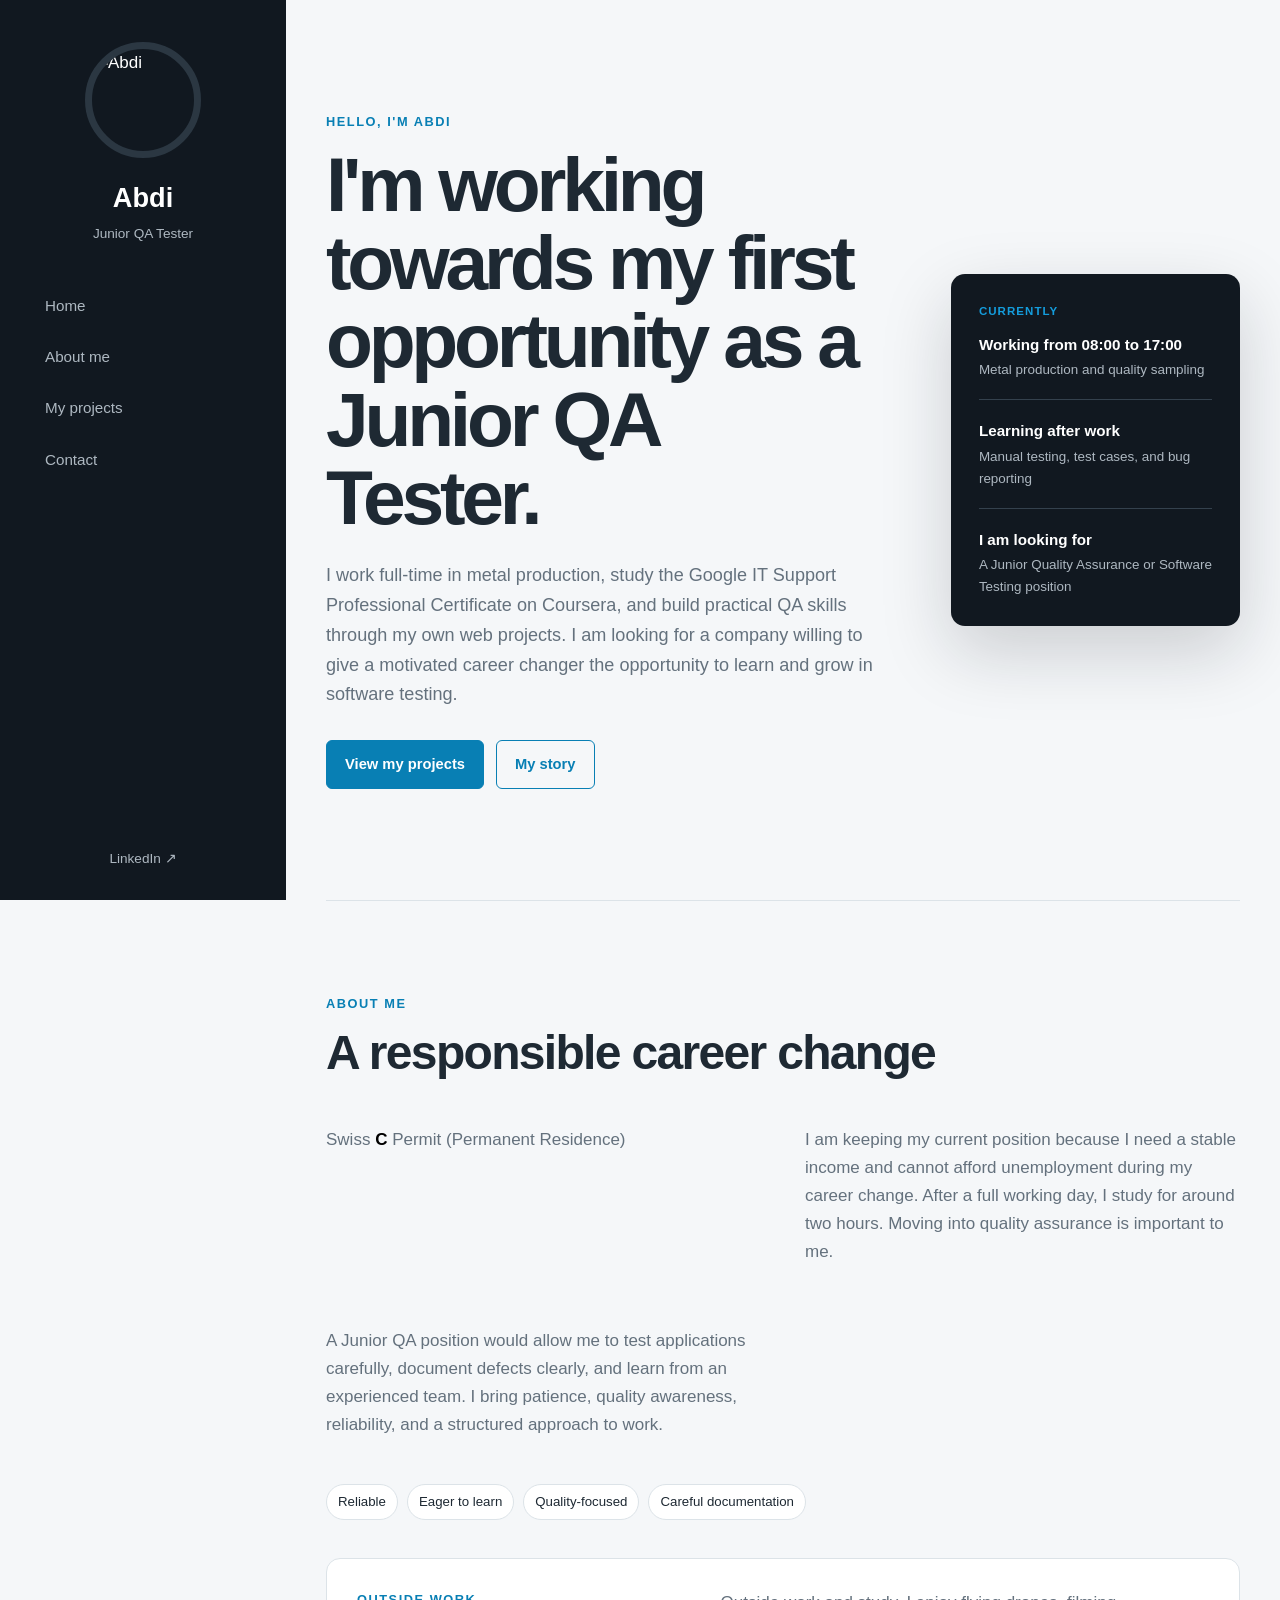
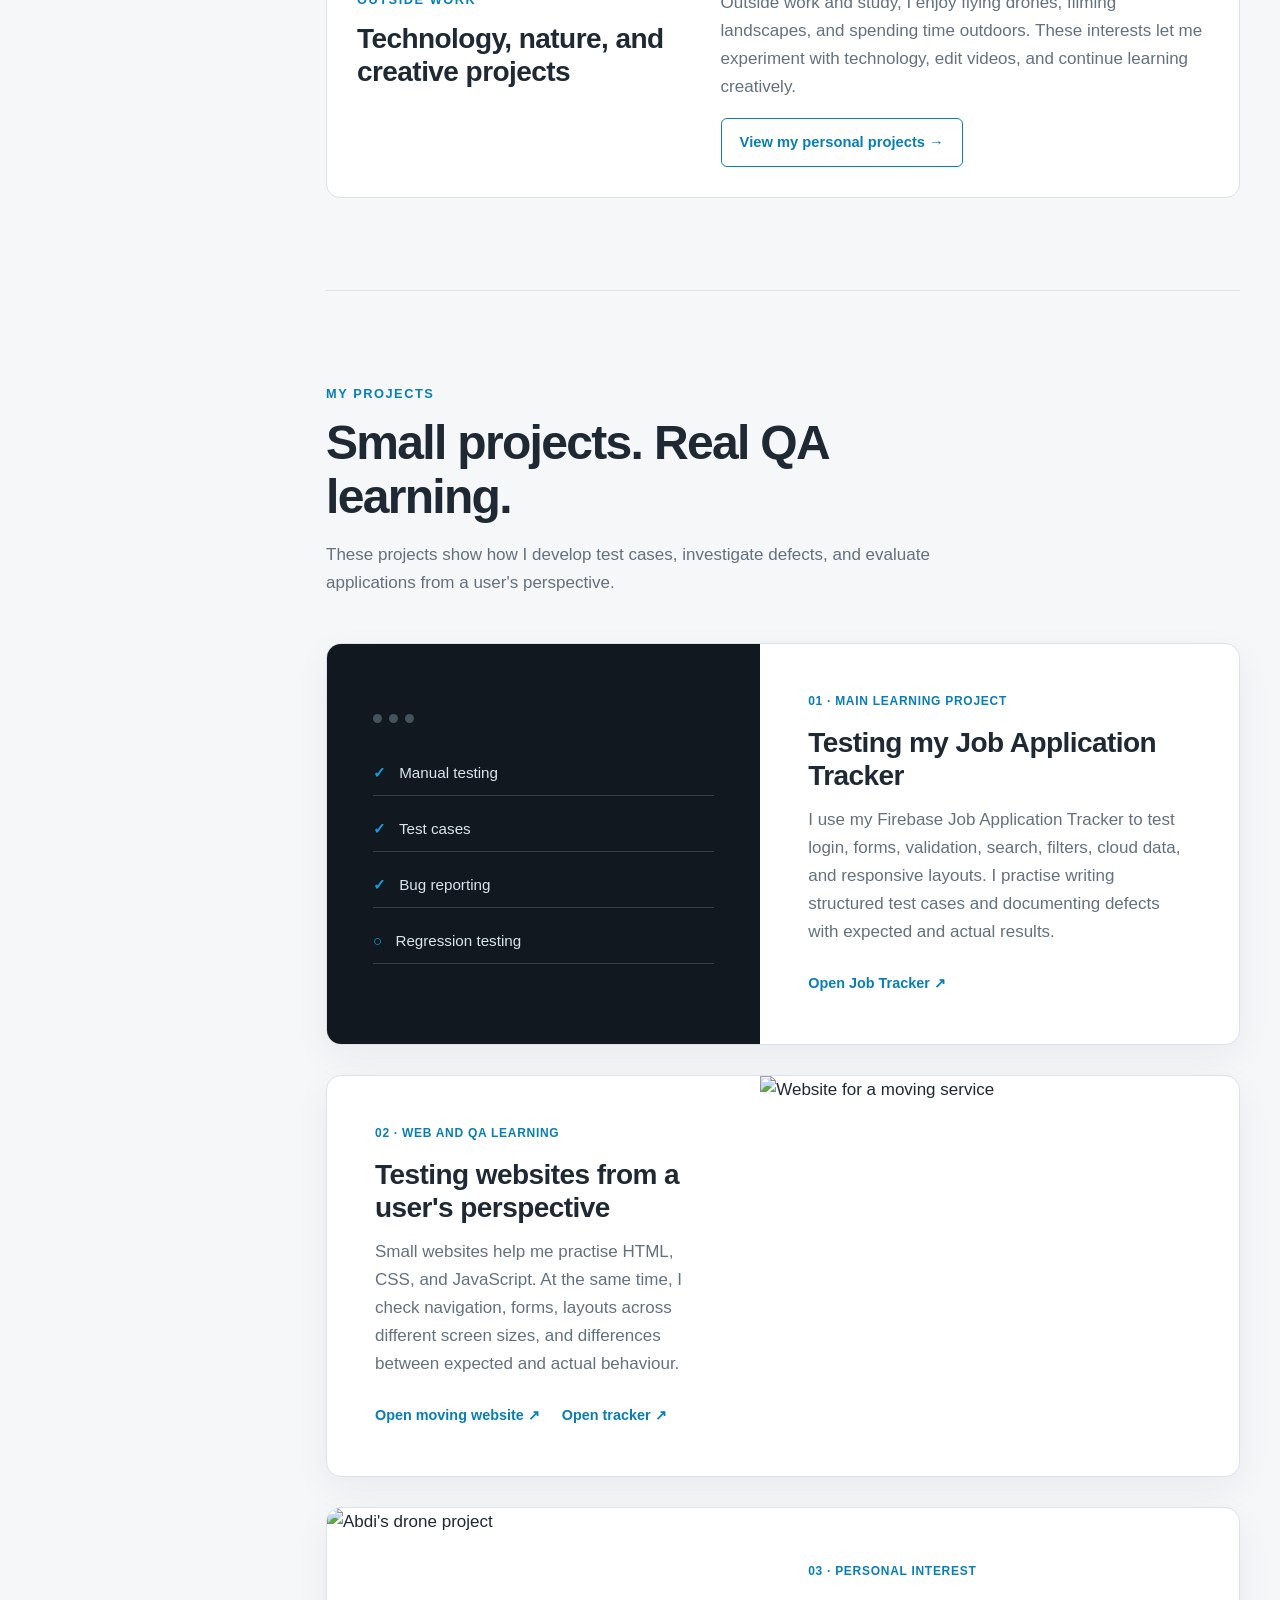
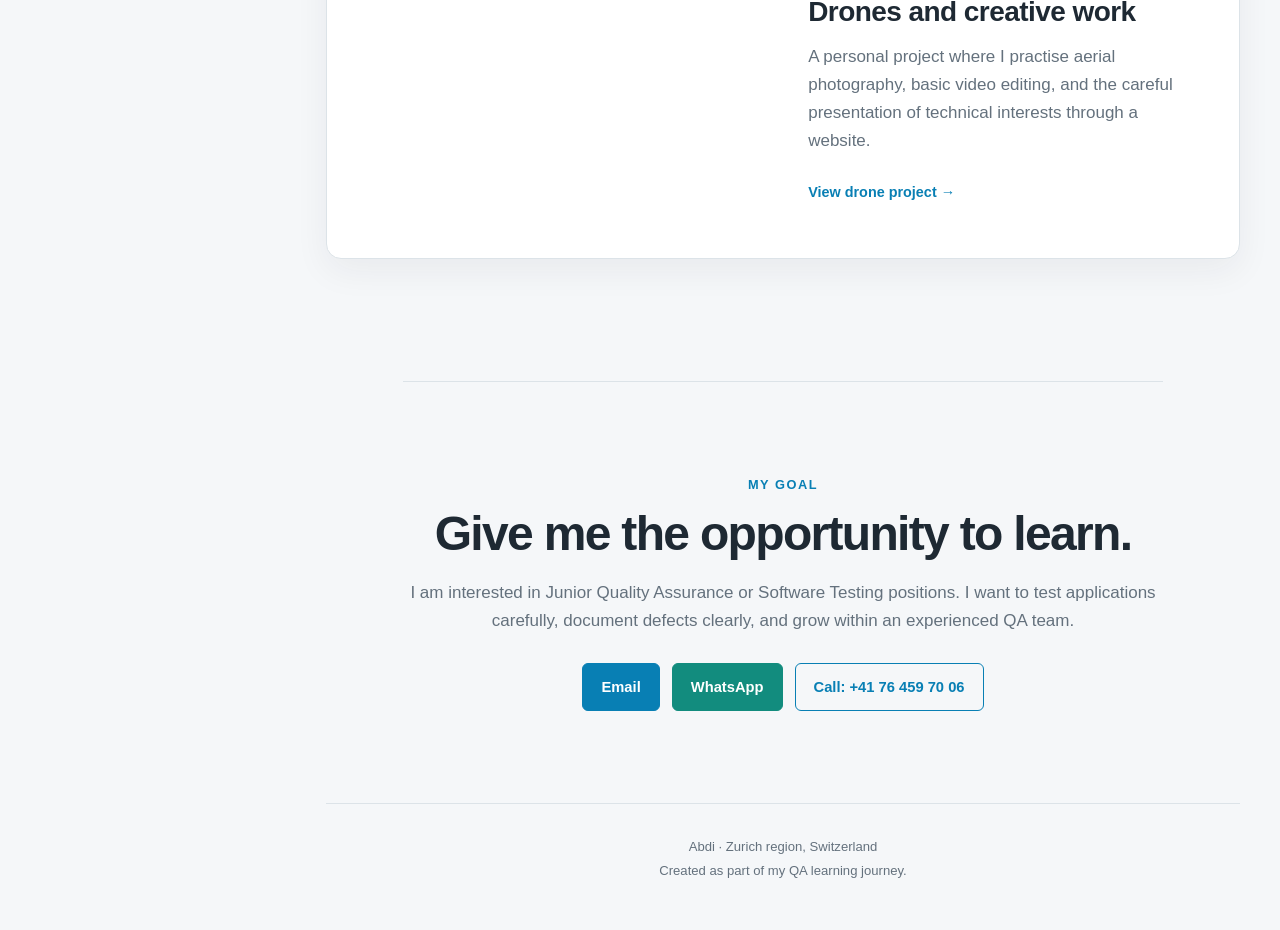
==== commit 7e749f60: "Update index.html" ====
--- a/index.html
+++ b/index.html
@@ -72,10 +72,7 @@
           <h2>A responsible career change</h2>
         </div>
         <div class="about-copy">
-          <p>
-            Swiss C Permit (Permanent Residence)
-            <strong style="color: black">C</strong>
-          </p>
+          <p>Swiss <strong style="color: black;">C</strong> Permit (Permanent Residence)</p>
           <p>
             I am keeping my current position because I need a stable income and
             cannot afford unemployment during my career change. After a full
